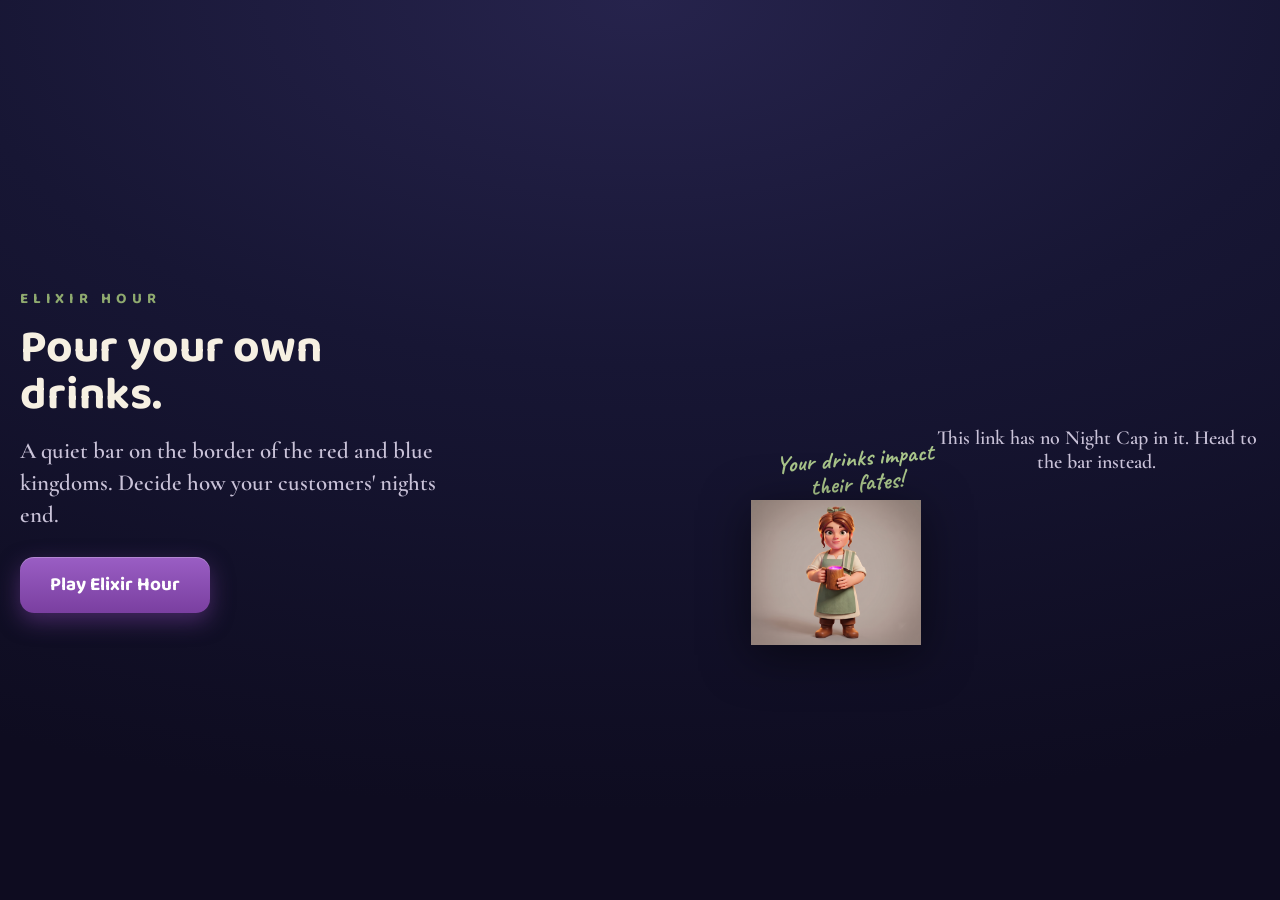
==== cap/index.html @ cb667fd4 "Music and sound go in; the Night Cap shares a night as a link" ====
<!doctype html>
<html lang="en">
<head>
<meta charset="UTF-8">
<meta name="viewport" content="width=device-width, initial-scale=1">
<meta name="theme-color" content="#171634">
<!-- §R15 share page. Lives at /cap/ ; the base points one level up to the game root so
     it REUSES the game's render code (src/nightcap.js), data and assets — no duplication.
     The Night Cap lives in the URL fragment (client-side), so no server/DB/expiry.
     DEPLOY NOTE: assumes the game is served at the domain root (so /cap/ = game/cap/ and
     the ../ base resolves to the game's /assets, /src, /data, /css). -->
<base href="../">
<title>Elixir Hour — a Night Cap</title>
<!-- Social meta MUST be absolute: crawlers ignore <base href> and resolve og:image against the
     page URL (…/cap/), which would 404 the image that actually lives at the game root /assets. -->
<meta property="og:title" content="Elixir Hour">
<meta property="og:description" content="Pour your own drinks. A quiet bar on the border of the red and blue kingdoms.">
<meta property="og:url" content="https://elixirhour.tessa-kerk.com/cap/">
<meta property="og:type" content="website">
<meta property="og:image" content="https://elixirhour.tessa-kerk.com/assets/share/night-cap-share.png">
<meta name="twitter:card" content="summary_large_image">
<meta name="twitter:title" content="Elixir Hour">
<meta name="twitter:description" content="Pour your own drinks. A quiet bar on the border of the red and blue kingdoms.">
<meta name="twitter:image" content="https://elixirhour.tessa-kerk.com/assets/share/night-cap-share.png">
<link rel="icon" type="image/png" sizes="32x32" href="favicon-32.png">
<link rel="stylesheet" href="css/fonts.css">
<style>
  :root{ --ink:#efe9dd; --ink-soft:#c9c2d8; --purple:#7A3FA0; --purple-hi:#9a5ec4; --sage:#8faa6f; }
  *{ box-sizing:border-box; }
  html,body{ margin:0; }
  body{ font-family:'Cormorant Garamond',serif; color:var(--ink); min-height:100vh;
    background:radial-gradient(120% 90% at 50% 0%, #26234c 0%, #171634 45%, #0e0c20 100%);
    display:flex; align-items:center; justify-content:center; padding:32px 20px; overflow-x:hidden; }

  .cap-wrap{ width:100%; max-width:1080px; display:flex; gap:44px; align-items:center;
    position:relative; }

  /* LEFT — the Night Cap card (reads first) */
  .cap-left{ flex:0 0 auto; display:flex; flex-direction:column; align-items:center; gap:16px; }
  .cap-card canvas{ width:340px; max-width:44vw; height:auto; border-radius:10px;
    box-shadow:0 26px 60px rgba(0,0,0,.6); background:#1c1b3a; }
  .cap-dl{ font-family:'Baloo 2',sans-serif; font-weight:700; font-size:15px; color:#efe9dd;
    background:rgba(255,255,255,.08); border:1.5px solid rgba(255,255,255,.22); border-radius:11px;
    padding:9px 20px; cursor:pointer; transition:background .15s, transform .12s; }
  .cap-dl:hover{ background:rgba(255,255,255,.16); transform:translateY(-1px); }

  /* RIGHT — the pitch */
  .cap-right{ flex:1 1 auto; min-width:0; max-width:440px; }
  .cap-wordmark{ font-family:'Baloo 2',sans-serif; font-weight:700; font-size:15px; letter-spacing:.34em;
    color:var(--sage); text-transform:uppercase; margin-bottom:14px; }
  .cap-headline{ font-family:'Baloo 2',sans-serif; font-weight:700; font-size:46px; line-height:1.02;
    color:#f6f0e2; margin:0 0 16px; }
  .cap-body{ font-size:23px; line-height:1.4; color:var(--ink-soft); margin:0 0 26px; font-weight:600; }
  .cap-play{ display:inline-block; font-family:'Baloo 2',sans-serif; font-weight:700; font-size:19px;
    color:#fff; text-decoration:none; padding:13px 30px; border-radius:14px;
    background:linear-gradient(180deg, var(--purple-hi), var(--purple));
    box-shadow:0 8px 22px rgba(122,63,160,.5), inset 0 1px 0 rgba(255,255,255,.25);
    transition:transform .12s, box-shadow .15s; }
  .cap-play:hover{ transform:translateY(-2px); box-shadow:0 12px 28px rgba(122,63,160,.6); }

  /* SAGE in the corner + her handwritten aside */
  .cap-sage{ position:absolute; right:-8px; bottom:-32px; width:210px; text-align:center;
    pointer-events:none; }
  .cap-sage img{ width:170px; height:auto; display:block; margin:0 auto;
    filter:drop-shadow(0 10px 24px rgba(0,0,0,.5)); }
  .cap-sage-aside{ font-family:'Caveat',cursive; font-weight:700; font-size:24px; color:#a9c58a;
    transform:rotate(-5deg); margin:0 0 4px 40px; line-height:1.05; }

  #cap-err{ display:none; font-size:20px; color:var(--ink-soft); text-align:center; max-width:460px; }

  /* MOBILE — stack: card on top, pitch + Sage below */
  @media (max-width:720px){
    body{ align-items:flex-start; padding:22px 16px 40px; }
    .cap-wrap{ flex-direction:column; gap:26px; }
    .cap-card canvas{ width:min(300px, 78vw); max-width:78vw; }
    .cap-right{ max-width:520px; text-align:center; }
    .cap-headline{ font-size:38px; }
    .cap-body{ font-size:20px; }
    .cap-sage{ position:static; width:auto; margin-top:8px; display:flex; flex-direction:column;
      align-items:center; }
    .cap-sage img{ width:140px; }
    .cap-sage-aside{ margin:0 0 2px; }
  }
</style>
</head>
<body>
  <div class="cap-wrap">
    <div class="cap-left">
      <div class="cap-card"><canvas id="cap-canvas" width="1200" height="1500"></canvas></div>
      <button class="cap-dl" id="cap-download">Download card</button>
    </div>
    <div class="cap-right">
      <div class="cap-wordmark">Elixir Hour</div>
      <h1 class="cap-headline">Pour your own drinks.</h1>
      <p class="cap-body">A quiet bar on the border of the red and blue kingdoms. Decide how your customers' nights end.</p>
      <a class="cap-play" href="index.html">Play Elixir Hour</a>
    </div>
    <div class="cap-sage" aria-hidden="true">
      <div class="cap-sage-aside">Your drinks impact their fates!</div>
      <img src="assets/characters/Sage Final.png" alt="">
    </div>
  </div>
  <p id="cap-err"></p>

  <!-- the game's own render code + data + strings; window.LANG defaults to en for the page chrome -->
  <script>window.LANG = "en";</script>
  <script src="strings/strings.js"></script>
  <script src="data/nights.js"></script>
  <script src="data/cast.js"></script>
  <script src="data/tome.js"></script>
  <script src="src/nightcap.js"></script>
  <script src="cap/cap.js"></script>
</body>
</html>
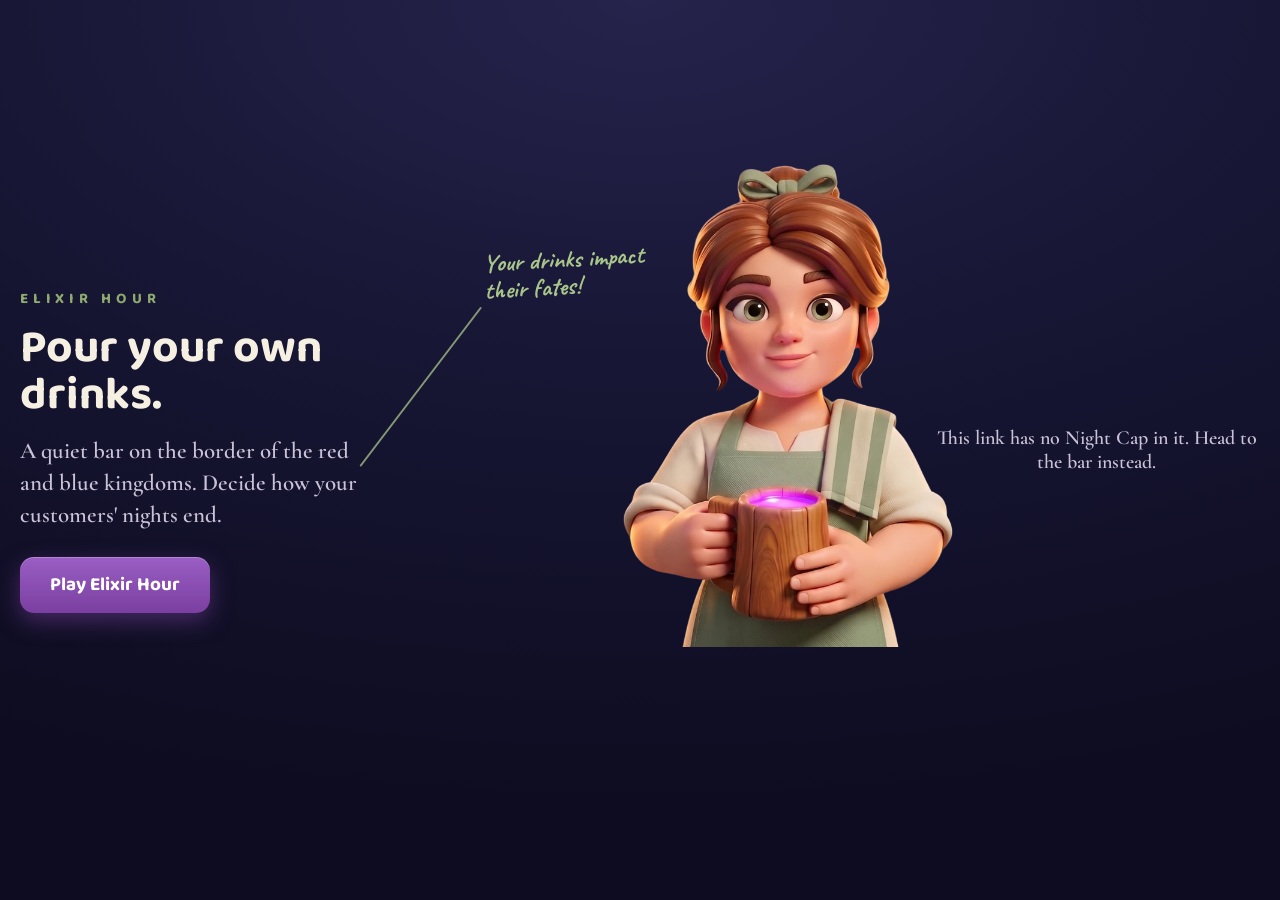
==== commit c078d32d: "Launch polish: share pages, Tome refinements, resilient boot" ====
--- a/cap/index.html
+++ b/cap/index.html
@@ -22,30 +22,44 @@
 <meta name="twitter:title" content="Elixir Hour">
 <meta name="twitter:description" content="Pour your own drinks. A quiet bar on the border of the red and blue kingdoms.">
 <meta name="twitter:image" content="https://elixirhour.tessa-kerk.com/assets/share/night-cap-share.png">
-<link rel="icon" type="image/png" sizes="32x32" href="favicon-32.png">
-<link rel="stylesheet" href="css/fonts.css">
+<link rel="icon" type="image/png" sizes="32x32" href="favicon-32.png?v=31">
+<link rel="stylesheet" href="css/fonts.css?v=31">
 <style>
   :root{ --ink:#efe9dd; --ink-soft:#c9c2d8; --purple:#7A3FA0; --purple-hi:#9a5ec4; --sage:#8faa6f; }
   *{ box-sizing:border-box; }
-  html,body{ margin:0; }
+  html,body{ margin:0; overflow-x:hidden; }   /* Sage bleeds past the content box — never scroll for it */
   body{ font-family:'Cormorant Garamond',serif; color:var(--ink); min-height:100vh;
     background:radial-gradient(120% 90% at 50% 0%, #26234c 0%, #171634 45%, #0e0c20 100%);
     display:flex; align-items:center; justify-content:center; padding:32px 20px; overflow-x:hidden; }
 
-  .cap-wrap{ width:100%; max-width:1080px; display:flex; gap:44px; align-items:center;
+  /* the gap + the pitch's max-width are tuned so Sage AND her aside get a clear lane on the
+     right — the aside must never sit over the pitch type (§R16) */
+  .cap-wrap{ width:100%; max-width:1200px; display:flex; gap:36px; align-items:center;
     position:relative; }
 
+  /* §R16 the hand-drawn connector (Sage's aside → the sentence it comments on).
+     Same pen as the Tome's margin notes: one stroke, no head, non-scaling 1.8px.
+     Colour diverges from the Tome's --sage-deep (#6B7F5C) on purpose — that is tuned
+     for cream paper and vanishes on this indigo. It matches the aside's ink instead. */
+  #cap-lines{ position:absolute; left:0; top:0; overflow:visible; pointer-events:none; }
+  #cap-lines path{ stroke:#a9c58a; stroke-width:1.8; fill:none;
+    stroke-linecap:round; stroke-linejoin:round; opacity:.75; }
+
   /* LEFT — the Night Cap card (reads first) */
-  .cap-left{ flex:0 0 auto; display:flex; flex-direction:column; align-items:center; gap:16px; }
+  .cap-left{ flex:0 0 auto; display:flex; flex-direction:column; align-items:center; gap:16px;
+    position:relative; }
   .cap-card canvas{ width:340px; max-width:44vw; height:auto; border-radius:10px;
     box-shadow:0 26px 60px rgba(0,0,0,.6); background:#1c1b3a; }
   .cap-dl{ font-family:'Baloo 2',sans-serif; font-weight:700; font-size:15px; color:#efe9dd;
     background:rgba(255,255,255,.08); border:1.5px solid rgba(255,255,255,.22); border-radius:11px;
     padding:9px 20px; cursor:pointer; transition:background .15s, transform .12s; }
-  .cap-dl:hover{ background:rgba(255,255,255,.16); transform:translateY(-1px); }
+  .cap-dl:hover:not(:disabled){ background:rgba(255,255,255,.16); transform:translateY(-1px); }
+  /* disabled until the card has finished composing — an early click saved a truncated PNG */
+  .cap-dl:disabled{ opacity:.45; cursor:default; }
 
-  /* RIGHT — the pitch */
-  .cap-right{ flex:1 1 auto; min-width:0; max-width:440px; }
+  /* RIGHT — the pitch. Narrower than the copy needs, on purpose: it opens a clear corridor
+     between the type and Sage for the connector to run down. */
+  .cap-right{ flex:1 1 auto; min-width:0; max-width:340px; }
   .cap-wordmark{ font-family:'Baloo 2',sans-serif; font-weight:700; font-size:15px; letter-spacing:.34em;
     color:var(--sage); text-transform:uppercase; margin-bottom:14px; }
   .cap-headline{ font-family:'Baloo 2',sans-serif; font-weight:700; font-size:46px; line-height:1.02;
@@ -58,28 +72,69 @@
     transition:transform .12s, box-shadow .15s; }
   .cap-play:hover{ transform:translateY(-2px); box-shadow:0 12px 28px rgba(122,63,160,.6); }
 
-  /* SAGE in the corner + her handwritten aside */
-  .cap-sage{ position:absolute; right:-8px; bottom:-32px; width:210px; text-align:center;
-    pointer-events:none; }
-  .cap-sage img{ width:170px; height:auto; display:block; margin:0 auto;
-    filter:drop-shadow(0 10px 24px rgba(0,0,0,.5)); }
-  .cap-sage-aside{ font-family:'Caveat',cursive; font-weight:700; font-size:24px; color:#a9c58a;
-    transform:rotate(-5deg); margin:0 0 4px 40px; line-height:1.05; }
+  /* SAGE in the corner + her handwritten aside.
+     §R16: the transparent cutout, sat straight on the indigo (no box, no backdrop), scaled up
+     and CROPPED at the waist by the .cap-sage-fig window — a deliberately framed character,
+     not a small footer ornament. The crop is CSS-only; the asset is the full figure. */
+  .cap-sage{ position:absolute; right:-20px; bottom:-34px;
+    width:clamp(250px, 27vw, 330px); pointer-events:none; }
+  /* the CROP: the source is the full 550x1200 figure; this window keeps the top 67.2%
+     of it — she is cut at the waist, just below the tankard she is holding. */
+  .cap-sage-fig{ width:100%; aspect-ratio:550 / 806; overflow:hidden; }
+  /* §R17 NO drop-shadow: the crop window's overflow:hidden clipped the shadow's blur into a
+     straight-edged dark rectangle behind Sage's whole silhouette — read as a box on the indigo.
+     The cutout's alpha is clean, so she sits ALONE on the page gradient with nothing behind her. */
+  .cap-sage-fig img{ width:100%; height:auto; display:block; }
+  /* the aside sits BESIDE her head, off to the left — not stacked above her, and clear of her
+     silhouette (her hair starts ~24% into the box at head height, so the aside ends before that).
+     Offsets are % of .cap-sage so they track the clamped width.
+     Left-aligned because the sentence it comments on lies to its LEFT: the Tome's rule is that a
+     note hugs the edge FACING its phrase, so the line's tail starts at the handwriting and never
+     in the ragged whitespace beside it. */
+  .cap-sage-aside{ position:absolute; top:17%; right:90%; width:52%; text-align:left;
+    font-family:'Caveat',cursive; font-weight:700; font-size:25px; color:#a9c58a;
+    transform:rotate(-3.2deg); line-height:1.08; margin:0; }
 
   #cap-err{ display:none; font-size:20px; color:var(--ink-soft); text-align:center; max-width:460px; }
+  /* ABSOLUTE on purpose: in the flex flow it would reflow .cap-wrap when shown, silently
+     desyncing the hand-drawn connector that was measured against the old layout. */
+  #cap-dl-err{ display:none; position:absolute; top:100%; left:50%; transform:translateX(-50%);
+    margin:8px 0 0; width:300px; text-align:center;
+    font-family:'Nunito',sans-serif; font-size:13px; line-height:1.35; color:#e6b9b0; }
 
-  /* MOBILE — stack: card on top, pitch + Sage below */
-  @media (max-width:720px){
+  /* COMPACT DESKTOP (920–1219px) — the two-way split still holds, but only if the card, the pitch
+     and Sage all give ground together. The base rules above need ~1180px: card 340 + gap 36 +
+     pitch 340 + Sage 330 + her aside's 0.42×width overhang. Below that she paints over the pitch
+     copy and the aside lands on the type — measured, at every width from 721 to 1131. (R16 review.) */
+  @media (min-width:920px) and (max-width:1219px){
+    .cap-wrap{ gap:26px; }
+    .cap-card canvas{ width:min(272px, 28vw); }
+    .cap-right{ max-width:268px; }
+    .cap-headline{ font-size:37px; }
+    .cap-body{ font-size:20px; }
+    .cap-play{ font-size:17px; padding:11px 24px; }
+    .cap-sage{ right:-14px; bottom:-30px; width:clamp(196px, 21vw, 250px); }
+    .cap-sage-aside{ top:16%; right:96%; width:46%; font-size:21px; }
+  }
+
+  /* MOBILE / TABLET (≤919px) — stack: card on top, pitch + Sage below. She stays JUST AS LARGE and
+     still waist-cropped; the aside stays beside her head (now to her right, where the room is).
+     Below ~920px no split can hold a legible pitch AND a framed Sage, so we stack instead. */
+  @media (max-width:919px){
     body{ align-items:flex-start; padding:22px 16px 40px; }
     .cap-wrap{ flex-direction:column; gap:26px; }
     .cap-card canvas{ width:min(300px, 78vw); max-width:78vw; }
     .cap-right{ max-width:520px; text-align:center; }
     .cap-headline{ font-size:38px; }
     .cap-body{ font-size:20px; }
-    .cap-sage{ position:static; width:auto; margin-top:8px; display:flex; flex-direction:column;
-      align-items:center; }
-    .cap-sage img{ width:140px; }
-    .cap-sage-aside{ margin:0 0 2px; }
+    /* She stays big and sits FLUSH to the left edge, which frees the right corridor for the
+       aside beside her head. Centred, no phone is wide enough to hold a large Sage and a
+       legible aside side by side; and the right corridor is the only one that clears the
+       centred Play button, so the connector has somewhere clean to run. */
+    .cap-sage{ position:relative; right:auto; bottom:auto; width:min(260px, 68vw);
+      margin:6px auto -26px -16px; }
+    .cap-sage-aside{ top:14%; left:calc(100% - 38px); right:auto; width:min(150px, 38vw);
+      text-align:left; font-size:22px; transform:rotate(3deg); }
   }
 </style>
 </head>
@@ -87,28 +142,33 @@
   <div class="cap-wrap">
     <div class="cap-left">
       <div class="cap-card"><canvas id="cap-canvas" width="1200" height="1500"></canvas></div>
-      <button class="cap-dl" id="cap-download">Download card</button>
+      <button class="cap-dl" id="cap-download" disabled>Download card</button>
+      <p id="cap-dl-err" role="alert"></p>
     </div>
     <div class="cap-right">
       <div class="cap-wordmark">Elixir Hour</div>
       <h1 class="cap-headline">Pour your own drinks.</h1>
-      <p class="cap-body">A quiet bar on the border of the red and blue kingdoms. Decide how your customers' nights end.</p>
+      <!-- the second sentence is wrapped so the connector has a rect to aim at
+           (the Tome measures its target the same way, via getClientRects) -->
+      <p class="cap-body">A quiet bar on the border of the red and blue kingdoms. <span id="cap-target">Decide how your customers' nights end.</span></p>
       <a class="cap-play" href="index.html">Play Elixir Hour</a>
     </div>
     <div class="cap-sage" aria-hidden="true">
       <div class="cap-sage-aside">Your drinks impact their fates!</div>
-      <img src="assets/characters/Sage Final.png" alt="">
+      <div class="cap-sage-fig"><img src="assets/characters/sage-nobg.webp" alt=""></div>
     </div>
+    <!-- Sage's hand-drawn line, placed at runtime in .cap-wrap coordinates -->
+    <svg id="cap-lines" aria-hidden="true"></svg>
   </div>
   <p id="cap-err"></p>
 
   <!-- the game's own render code + data + strings; window.LANG defaults to en for the page chrome -->
   <script>window.LANG = "en";</script>
-  <script src="strings/strings.js"></script>
-  <script src="data/nights.js"></script>
-  <script src="data/cast.js"></script>
-  <script src="data/tome.js"></script>
-  <script src="src/nightcap.js"></script>
-  <script src="cap/cap.js"></script>
+  <script src="strings/strings.js?v=31"></script>
+  <script src="data/nights.js?v=31"></script>
+  <script src="data/cast.js?v=31"></script>
+  <script src="data/tome.js?v=31"></script>
+  <script src="src/nightcap.js?v=31"></script>
+  <script src="cap/cap.js?v=31"></script>
 </body>
 </html>
